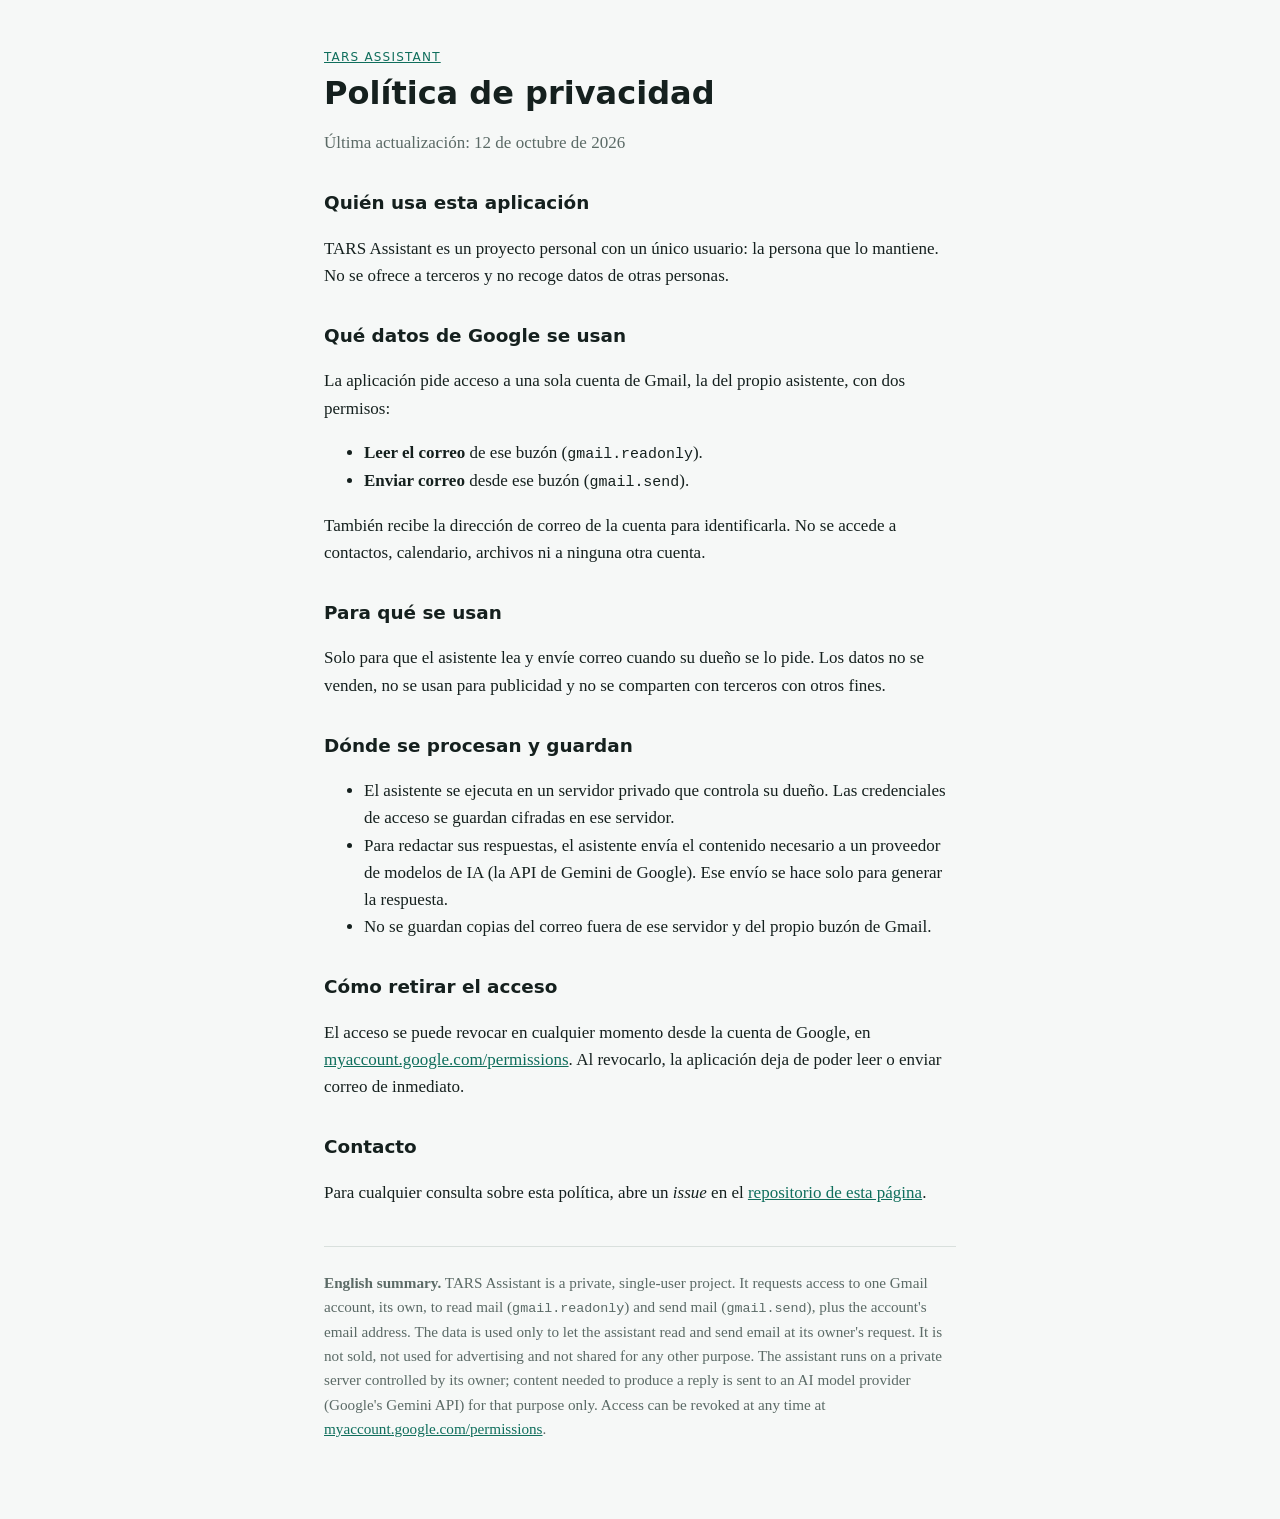
==== privacy.html @ d942f23f "Add homepage and privacy policy for TARS Assistant Co-Authored-By: Claude Opus 5.5 <noreply@anthropi" ====
<!doctype html>
<html lang="es">
<head>
<meta charset="utf-8">
<meta name="viewport" content="width=device-width, initial-scale=1">
<title>Política de privacidad · TARS Assistant</title>
<meta name="description" content="Política de privacidad de TARS Assistant, un asistente personal de uso privado.">
<link rel="stylesheet" href="style.css">
</head>
<body>
<main>
  <p class="kicker"><a href="./">TARS Assistant</a></p>
  <h1>Política de privacidad</h1>
  <p class="date">Última actualización: 12 de octubre de 2026</p>

  <h2>Quién usa esta aplicación</h2>
  <p>TARS Assistant es un proyecto personal con un único usuario: la persona que lo mantiene.
  No se ofrece a terceros y no recoge datos de otras personas.</p>

  <h2>Qué datos de Google se usan</h2>
  <p>La aplicación pide acceso a una sola cuenta de Gmail, la del propio asistente, con dos
  permisos:</p>
  <ul>
    <li><strong>Leer el correo</strong> de ese buzón (<code>gmail.readonly</code>).</li>
    <li><strong>Enviar correo</strong> desde ese buzón (<code>gmail.send</code>).</li>
  </ul>
  <p>También recibe la dirección de correo de la cuenta para identificarla. No se accede a
  contactos, calendario, archivos ni a ninguna otra cuenta.</p>

  <h2>Para qué se usan</h2>
  <p>Solo para que el asistente lea y envíe correo cuando su dueño se lo pide. Los datos no se
  venden, no se usan para publicidad y no se comparten con terceros con otros fines.</p>

  <h2>Dónde se procesan y guardan</h2>
  <ul>
    <li>El asistente se ejecuta en un servidor privado que controla su dueño. Las credenciales
    de acceso se guardan cifradas en ese servidor.</li>
    <li>Para redactar sus respuestas, el asistente envía el contenido necesario a un proveedor de
    modelos de IA (la API de Gemini de Google). Ese envío se hace solo para generar la respuesta.</li>
    <li>No se guardan copias del correo fuera de ese servidor y del propio buzón de Gmail.</li>
  </ul>

  <h2>Cómo retirar el acceso</h2>
  <p>El acceso se puede revocar en cualquier momento desde la cuenta de Google, en
  <a href="https://myaccount.google.com/permissions">myaccount.google.com/permissions</a>. Al
  revocarlo, la aplicación deja de poder leer o enviar correo de inmediato.</p>

  <h2>Contacto</h2>
  <p>Para cualquier consulta sobre esta política, abre un <em>issue</em> en el
  <a href="https://github.com/elichc5/tars-assistant/issues">repositorio de esta página</a>.</p>

  <hr>
  <p class="en"><strong>English summary.</strong> TARS Assistant is a private, single-user
  project. It requests access to one Gmail account, its own, to read mail
  (<code>gmail.readonly</code>) and send mail (<code>gmail.send</code>), plus the account's email
  address. The data is used only to let the assistant read and send email at its owner's request.
  It is not sold, not used for advertising and not shared for any other purpose. The assistant
  runs on a private server controlled by its owner; content needed to produce a reply is sent to
  an AI model provider (Google's Gemini API) for that purpose only. Access can be revoked at any
  time at <a href="https://myaccount.google.com/permissions">myaccount.google.com/permissions</a>.</p>
</main>
</body>
</html>
---- style.css ----
:root {
  --bg: #f6f8f7;
  --ink: #15201e;
  --muted: #5b6a66;
  --line: #d9e0dd;
  --accent: #0f6e5c;
}
@media (prefers-color-scheme: dark) {
  :root {
    --bg: #0e1413;
    --ink: #e4ebe8;
    --muted: #93a29d;
    --line: #28322f;
    --accent: #54c2a6;
    color-scheme: dark;
  }
}
* { box-sizing: border-box; }
body {
  margin: 0;
  background: var(--bg);
  color: var(--ink);
  font: 17px/1.6 Georgia, "Times New Roman", serif;
}
main {
  max-width: 42rem;
  margin: 0 auto;
  padding: 3rem 1.25rem 4rem;
}
h1, h2, .kicker {
  font-family: system-ui, -apple-system, "Segoe UI", sans-serif;
}
h1 { font-size: 2rem; line-height: 1.15; margin: 0 0 1rem; }
h2 { font-size: 1.15rem; margin: 2rem 0 0.5rem; }
.kicker {
  font-size: 0.75rem;
  letter-spacing: 0.1em;
  text-transform: uppercase;
  color: var(--muted);
  margin: 0 0 0.5rem;
}
.date, .en { color: var(--muted); }
.en { font-size: 0.95rem; }
a { color: var(--accent); }
code { font-size: 0.88em; overflow-wrap: anywhere; }
hr { border: 0; border-top: 1px solid var(--line); margin: 2.5rem 0 1.5rem; }
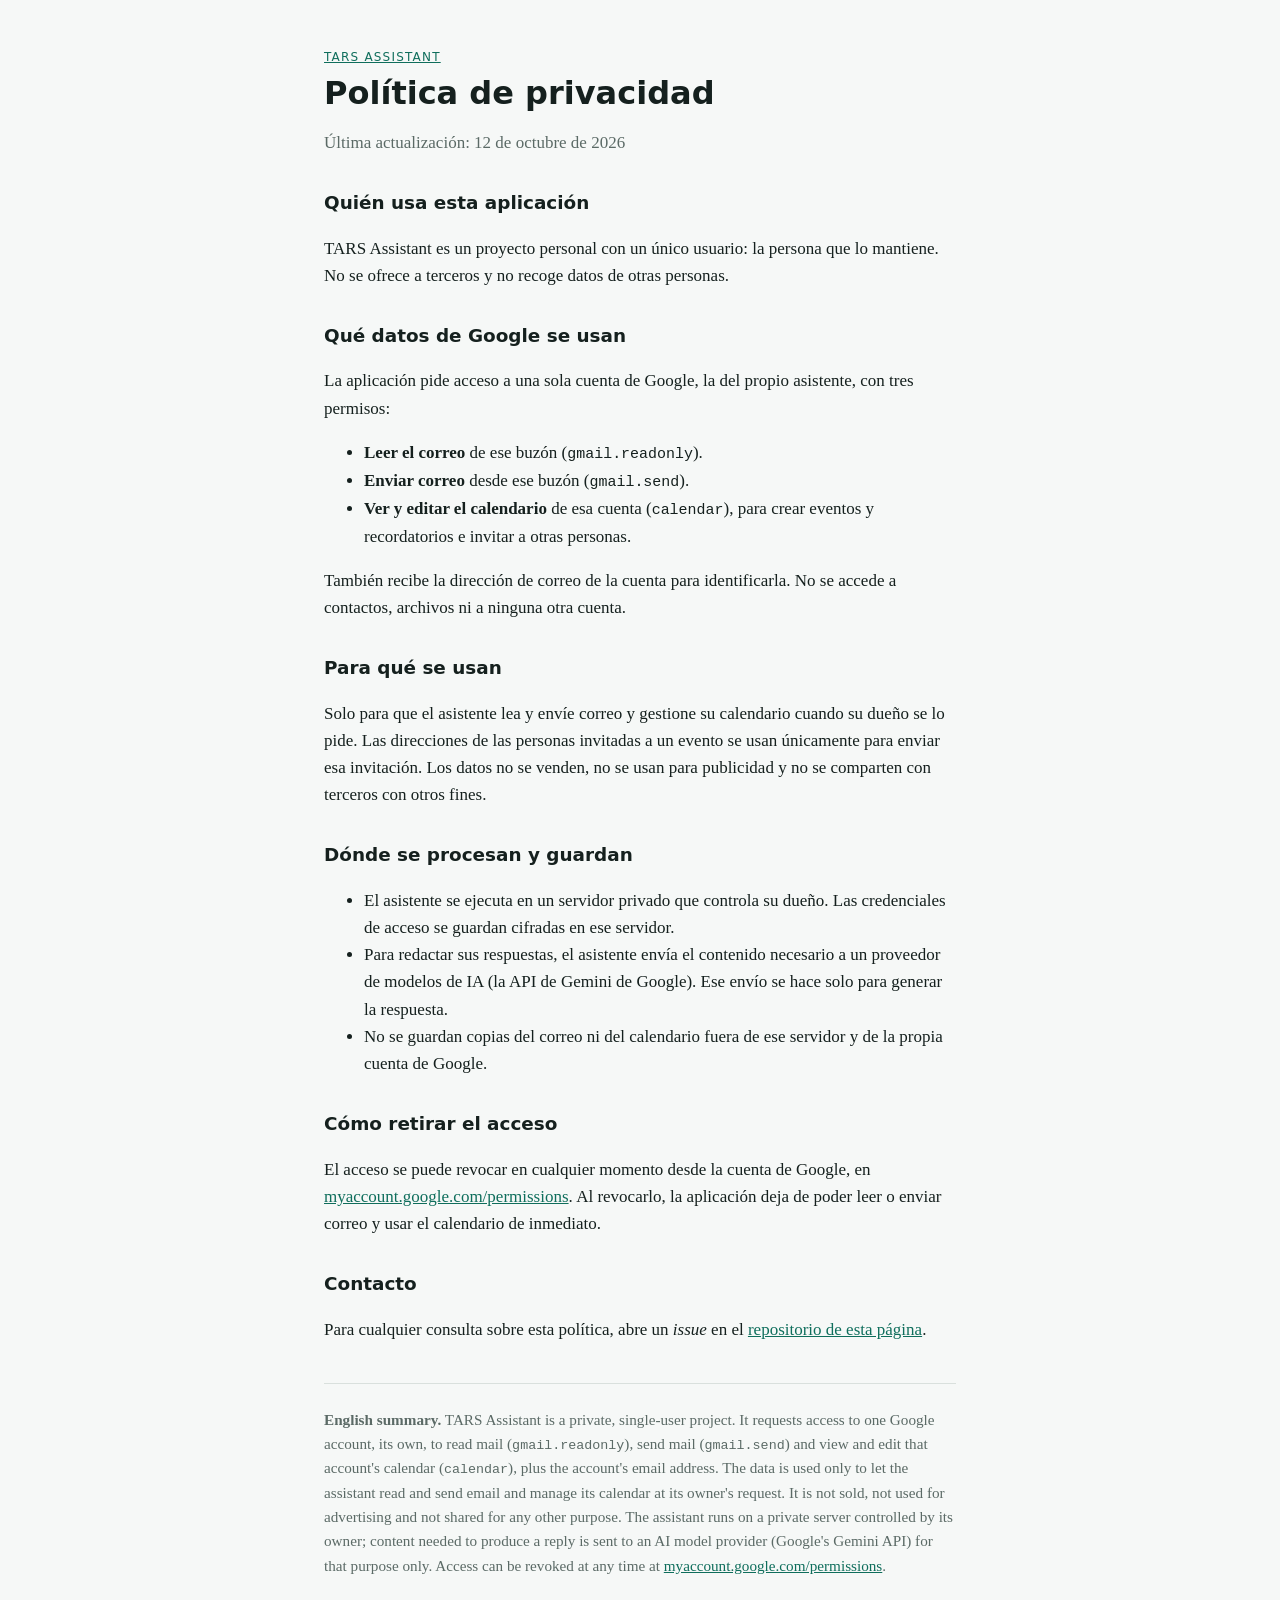
==== commit 9c47fe1b: "Declare calendar access in homepage and privacy policy Co-Authored-By: Claude Opus 5.5 <noreply@anth" ====
--- a/privacy.html
+++ b/privacy.html
@@ -18,17 +18,21 @@
   No se ofrece a terceros y no recoge datos de otras personas.</p>
 
   <h2>Qué datos de Google se usan</h2>
-  <p>La aplicación pide acceso a una sola cuenta de Gmail, la del propio asistente, con dos
+  <p>La aplicación pide acceso a una sola cuenta de Google, la del propio asistente, con tres
   permisos:</p>
   <ul>
     <li><strong>Leer el correo</strong> de ese buzón (<code>gmail.readonly</code>).</li>
     <li><strong>Enviar correo</strong> desde ese buzón (<code>gmail.send</code>).</li>
+    <li><strong>Ver y editar el calendario</strong> de esa cuenta (<code>calendar</code>), para
+    crear eventos y recordatorios e invitar a otras personas.</li>
   </ul>
   <p>También recibe la dirección de correo de la cuenta para identificarla. No se accede a
-  contactos, calendario, archivos ni a ninguna otra cuenta.</p>
+  contactos, archivos ni a ninguna otra cuenta.</p>
 
   <h2>Para qué se usan</h2>
-  <p>Solo para que el asistente lea y envíe correo cuando su dueño se lo pide. Los datos no se
+  <p>Solo para que el asistente lea y envíe correo y gestione su calendario cuando su dueño se
+  lo pide. Las direcciones de las personas invitadas a un evento se usan únicamente para enviar
+  esa invitación. Los datos no se
   venden, no se usan para publicidad y no se comparten con terceros con otros fines.</p>
 
   <h2>Dónde se procesan y guardan</h2>
@@ -37,13 +41,14 @@
     de acceso se guardan cifradas en ese servidor.</li>
     <li>Para redactar sus respuestas, el asistente envía el contenido necesario a un proveedor de
     modelos de IA (la API de Gemini de Google). Ese envío se hace solo para generar la respuesta.</li>
-    <li>No se guardan copias del correo fuera de ese servidor y del propio buzón de Gmail.</li>
+    <li>No se guardan copias del correo ni del calendario fuera de ese servidor y de la propia
+    cuenta de Google.</li>
   </ul>
 
   <h2>Cómo retirar el acceso</h2>
   <p>El acceso se puede revocar en cualquier momento desde la cuenta de Google, en
   <a href="https://myaccount.google.com/permissions">myaccount.google.com/permissions</a>. Al
-  revocarlo, la aplicación deja de poder leer o enviar correo de inmediato.</p>
+  revocarlo, la aplicación deja de poder leer o enviar correo y usar el calendario de inmediato.</p>
 
   <h2>Contacto</h2>
   <p>Para cualquier consulta sobre esta política, abre un <em>issue</em> en el
@@ -51,9 +56,10 @@
 
   <hr>
   <p class="en"><strong>English summary.</strong> TARS Assistant is a private, single-user
-  project. It requests access to one Gmail account, its own, to read mail
-  (<code>gmail.readonly</code>) and send mail (<code>gmail.send</code>), plus the account's email
-  address. The data is used only to let the assistant read and send email at its owner's request.
+  project. It requests access to one Google account, its own, to read mail
+  (<code>gmail.readonly</code>), send mail (<code>gmail.send</code>) and view and edit that
+  account's calendar (<code>calendar</code>), plus the account's email address. The data is used
+  only to let the assistant read and send email and manage its calendar at its owner's request.
   It is not sold, not used for advertising and not shared for any other purpose. The assistant
   runs on a private server controlled by its owner; content needed to produce a reply is sent to
   an AI model provider (Google's Gemini API) for that purpose only. Access can be revoked at any
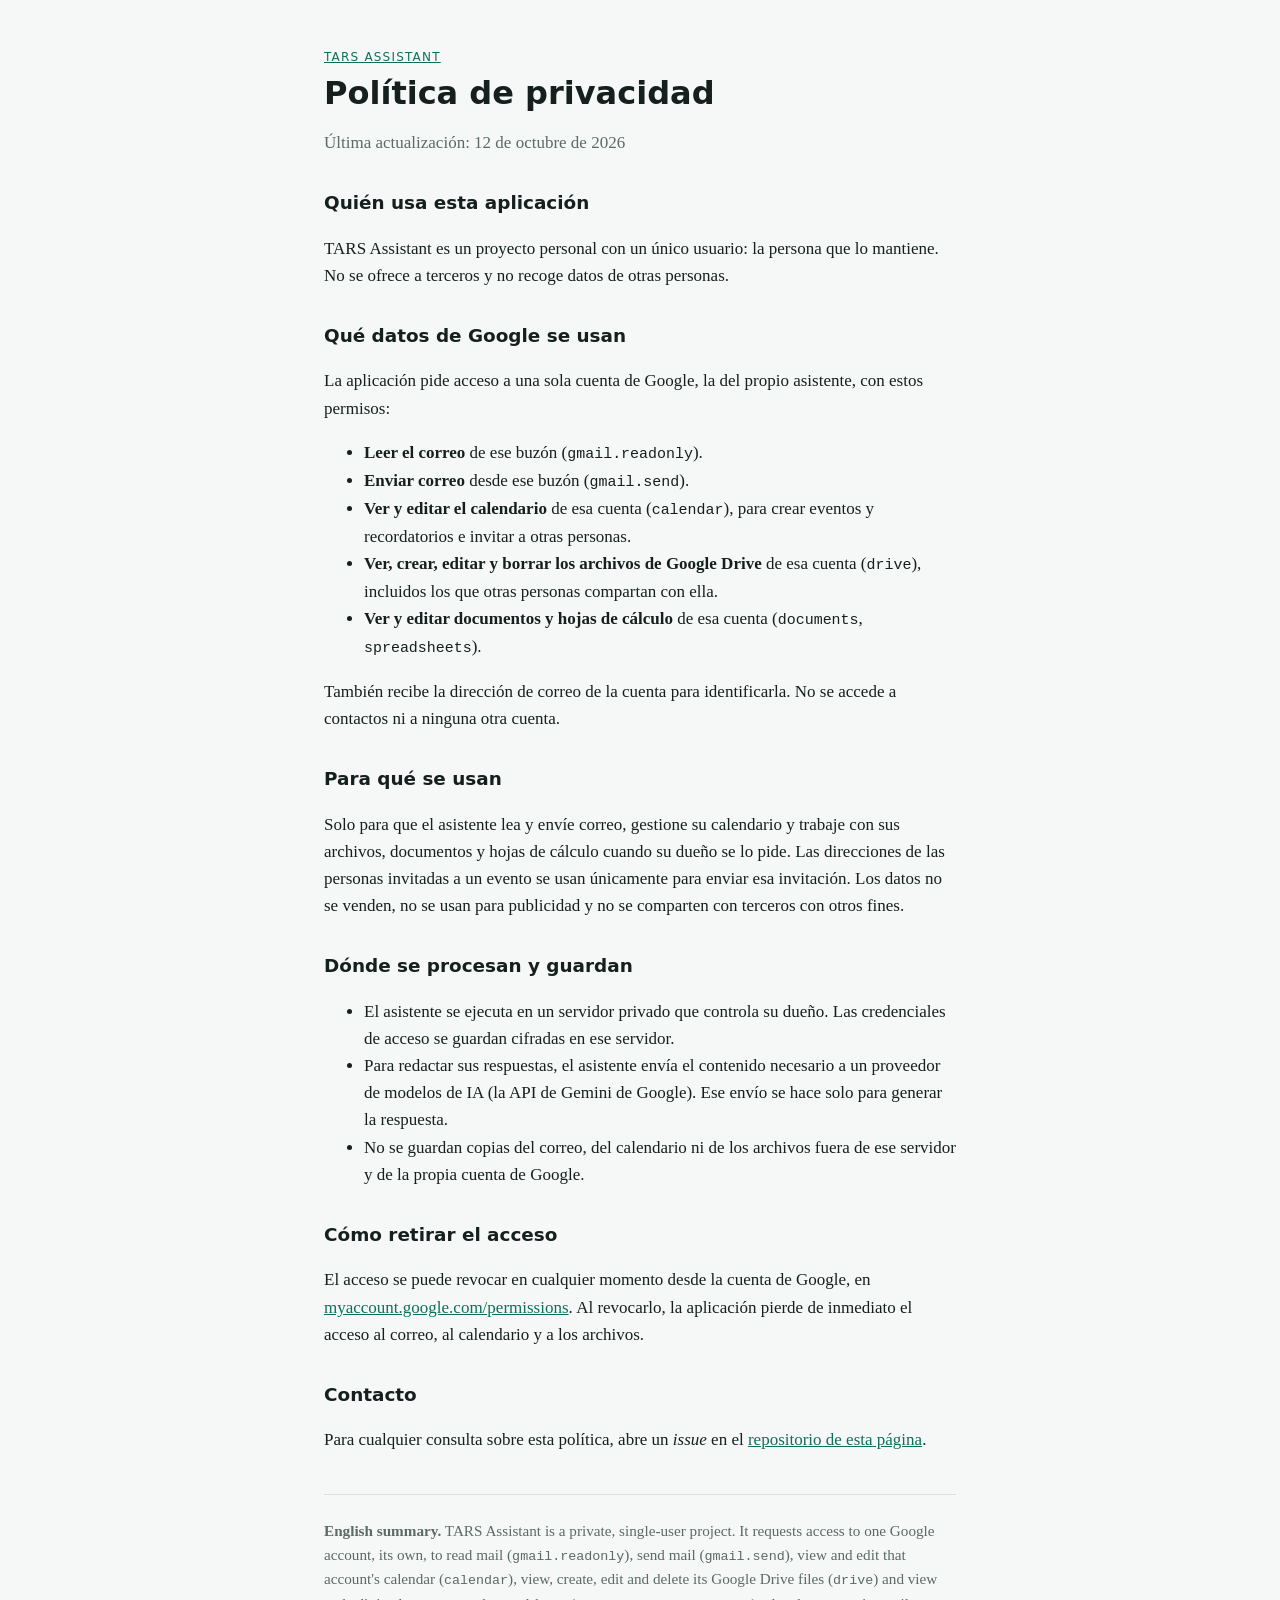
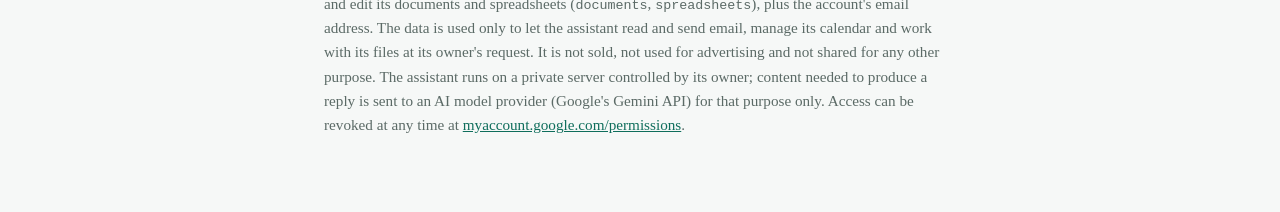
==== commit 8c0d4be1: "Declare Drive, Docs and Sheets access Co-Authored-By: Claude Opus 5.5 <noreply@anthropic.com>" ====
--- a/privacy.html
+++ b/privacy.html
@@ -18,20 +18,24 @@
   No se ofrece a terceros y no recoge datos de otras personas.</p>
 
   <h2>Qué datos de Google se usan</h2>
-  <p>La aplicación pide acceso a una sola cuenta de Google, la del propio asistente, con tres
+  <p>La aplicación pide acceso a una sola cuenta de Google, la del propio asistente, con estos
   permisos:</p>
   <ul>
     <li><strong>Leer el correo</strong> de ese buzón (<code>gmail.readonly</code>).</li>
     <li><strong>Enviar correo</strong> desde ese buzón (<code>gmail.send</code>).</li>
     <li><strong>Ver y editar el calendario</strong> de esa cuenta (<code>calendar</code>), para
     crear eventos y recordatorios e invitar a otras personas.</li>
+    <li><strong>Ver, crear, editar y borrar los archivos de Google Drive</strong> de esa cuenta
+    (<code>drive</code>), incluidos los que otras personas compartan con ella.</li>
+    <li><strong>Ver y editar documentos y hojas de cálculo</strong> de esa cuenta
+    (<code>documents</code>, <code>spreadsheets</code>).</li>
   </ul>
   <p>También recibe la dirección de correo de la cuenta para identificarla. No se accede a
-  contactos, archivos ni a ninguna otra cuenta.</p>
+  contactos ni a ninguna otra cuenta.</p>
 
   <h2>Para qué se usan</h2>
-  <p>Solo para que el asistente lea y envíe correo y gestione su calendario cuando su dueño se
-  lo pide. Las direcciones de las personas invitadas a un evento se usan únicamente para enviar
+  <p>Solo para que el asistente lea y envíe correo, gestione su calendario y trabaje con sus
+  archivos, documentos y hojas de cálculo cuando su dueño se lo pide. Las direcciones de las personas invitadas a un evento se usan únicamente para enviar
   esa invitación. Los datos no se
   venden, no se usan para publicidad y no se comparten con terceros con otros fines.</p>
 
@@ -41,14 +45,14 @@
     de acceso se guardan cifradas en ese servidor.</li>
     <li>Para redactar sus respuestas, el asistente envía el contenido necesario a un proveedor de
     modelos de IA (la API de Gemini de Google). Ese envío se hace solo para generar la respuesta.</li>
-    <li>No se guardan copias del correo ni del calendario fuera de ese servidor y de la propia
-    cuenta de Google.</li>
+    <li>No se guardan copias del correo, del calendario ni de los archivos fuera de ese servidor
+    y de la propia cuenta de Google.</li>
   </ul>
 
   <h2>Cómo retirar el acceso</h2>
   <p>El acceso se puede revocar en cualquier momento desde la cuenta de Google, en
   <a href="https://myaccount.google.com/permissions">myaccount.google.com/permissions</a>. Al
-  revocarlo, la aplicación deja de poder leer o enviar correo y usar el calendario de inmediato.</p>
+  revocarlo, la aplicación pierde de inmediato el acceso al correo, al calendario y a los archivos.</p>
 
   <h2>Contacto</h2>
   <p>Para cualquier consulta sobre esta política, abre un <em>issue</em> en el
@@ -57,9 +61,12 @@
   <hr>
   <p class="en"><strong>English summary.</strong> TARS Assistant is a private, single-user
   project. It requests access to one Google account, its own, to read mail
-  (<code>gmail.readonly</code>), send mail (<code>gmail.send</code>) and view and edit that
-  account's calendar (<code>calendar</code>), plus the account's email address. The data is used
-  only to let the assistant read and send email and manage its calendar at its owner's request.
+  (<code>gmail.readonly</code>), send mail (<code>gmail.send</code>), view and edit that
+  account's calendar (<code>calendar</code>), view, create, edit and delete its Google Drive
+  files (<code>drive</code>) and view and edit its documents and spreadsheets
+  (<code>documents</code>, <code>spreadsheets</code>), plus the account's email address. The data
+  is used only to let the assistant read and send email, manage its calendar and work with its
+  files at its owner's request.
   It is not sold, not used for advertising and not shared for any other purpose. The assistant
   runs on a private server controlled by its owner; content needed to produce a reply is sent to
   an AI model provider (Google's Gemini API) for that purpose only. Access can be revoked at any
